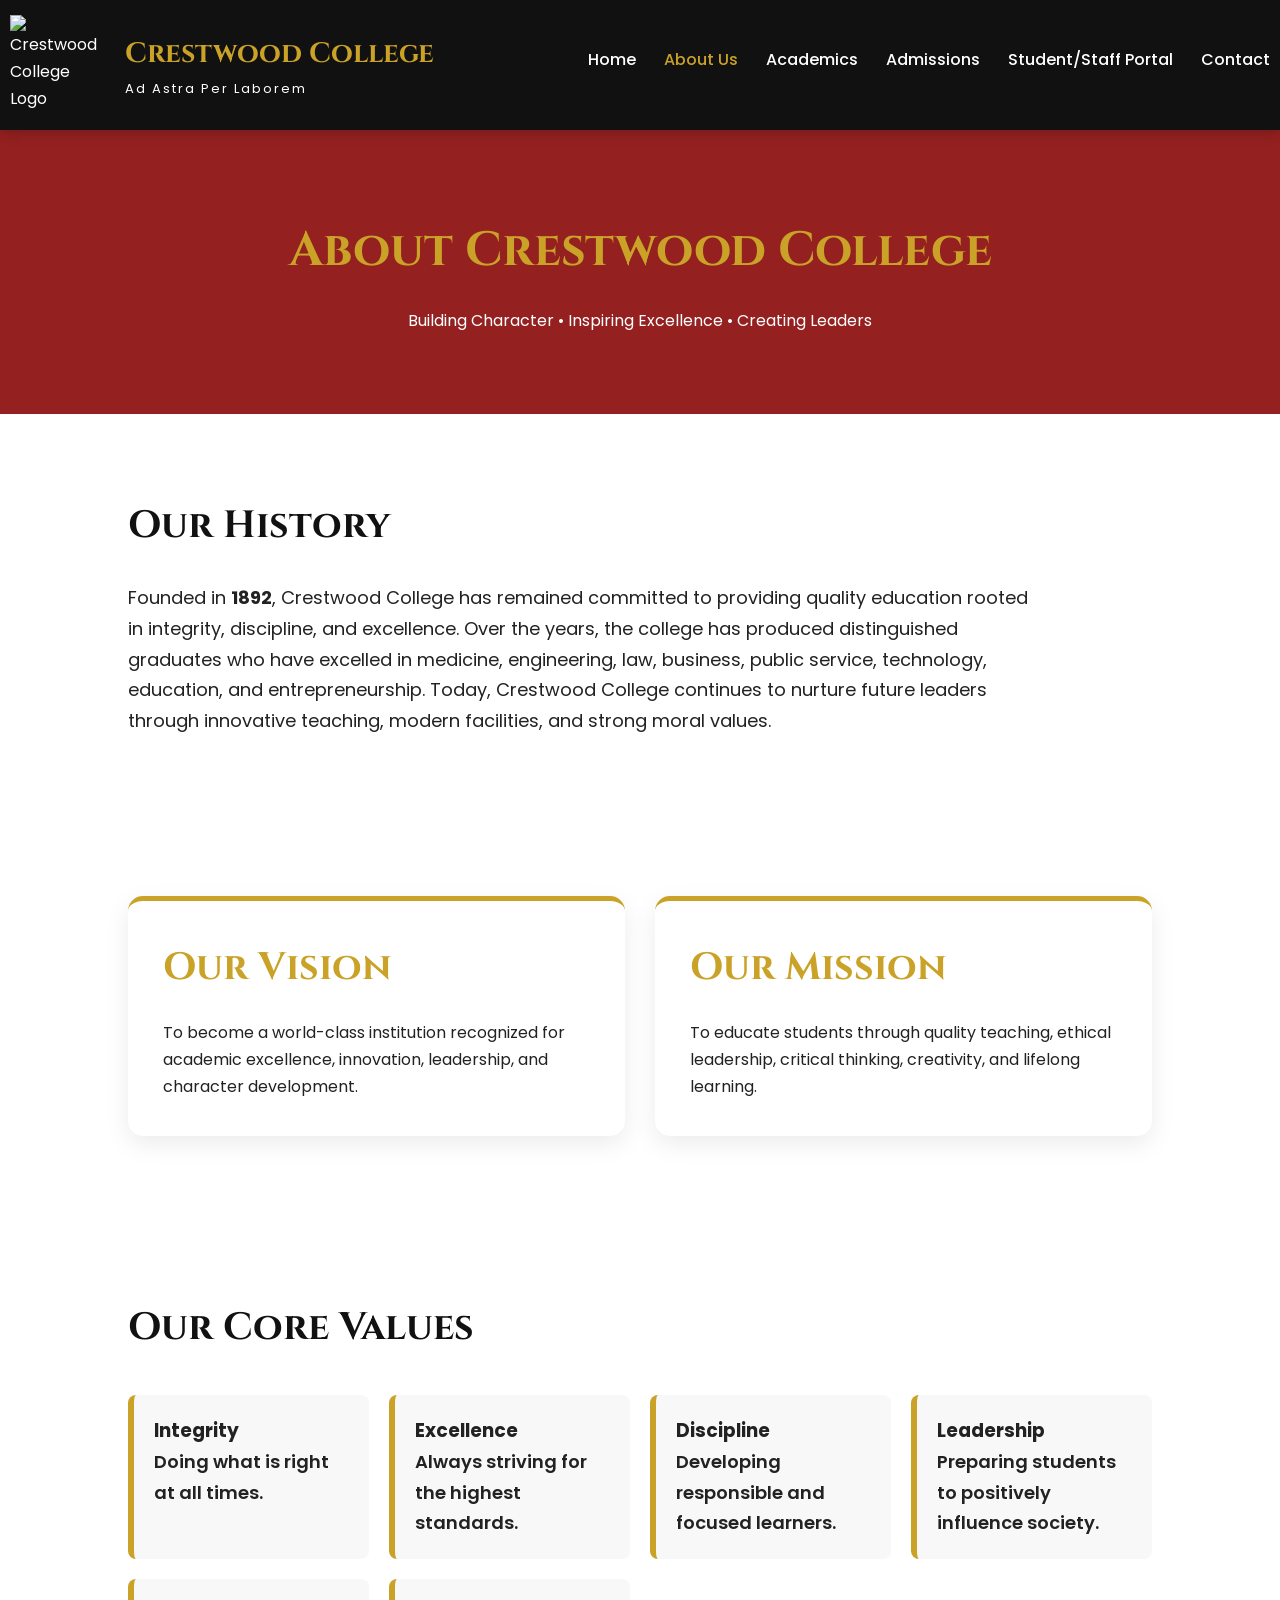
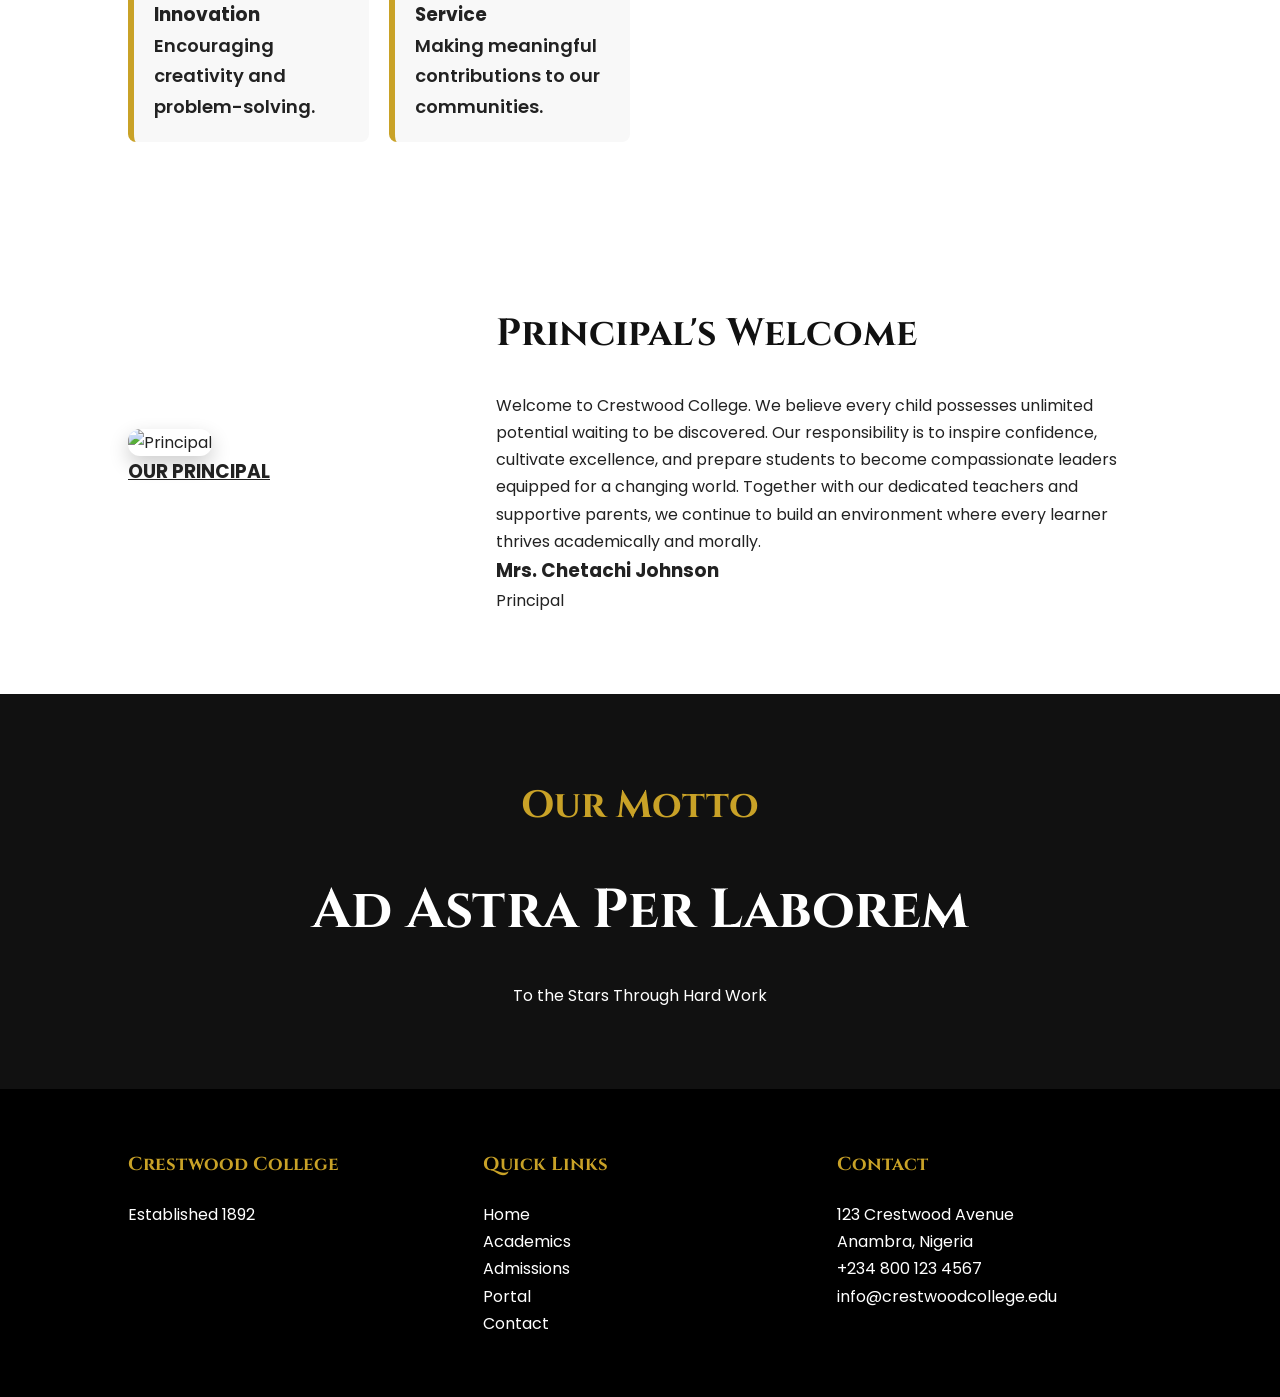
==== about.html @ 0688b807 "Add files via upload" ====
<!DOCTYPE html>
<html lang="en">

<head>

<meta charset="UTF-8">
<meta name="viewport" content="width=device-width, initial-scale=1.0">

<title>About Us | Crestwood College</title>

<link rel="stylesheet" href="style.css">

<link href="https://fonts.googleapis.com/css2?family=Cinzel:wght@600;700&family=Poppins:wght@300;400;500;600&display=swap" rel="stylesheet">

</head>

<body>

<header>

<div class="logo">

<img src="../project/crest wood college logo.png" alt="Crestwood College Logo">

<div>
<h1>Crestwood College</h1>
<p>Ad Astra Per Laborem</p>
</div>

</div>

<nav>

<ul>

<li><a href="index.html">Home</a></li>

<li><a href="about.html" class="active">About Us</a></li>

<li><a href="academics.html">Academics</a></li>

<li><a href="admissions.html">Admissions</a></li>

<li><a href="portal.html">Student/Staff Portal</a></li>

<li><a href="contact.html">Contact</a></li>

</ul>

</nav>

</header>

<!-- Banner -->

<section class="page-banner">

<h1>About Crestwood College</h1>

<p>Building Character • Inspiring Excellence • Creating Leaders</p>

</section>

<!-- History -->

<section class="content">

<h2>Our History</h2>

<p>

Founded in <strong>1892</strong>, Crestwood College has remained committed to
providing quality education rooted in integrity, discipline, and excellence.

Over the years, the college has produced distinguished graduates who have
excelled in medicine, engineering, law, business, public service, technology,
education, and entrepreneurship.

Today, Crestwood College continues to nurture future leaders through
innovative teaching, modern facilities, and strong moral values.

</p>

</section>

<!-- Vision & Mission -->

<section class="cards">

<div class="info-card">

<h2>Our Vision</h2>

<p>

To become a world-class institution recognized for academic excellence,
innovation, leadership, and character development.

</p>

</div>

<div class="info-card">

<h2>Our Mission</h2>

<p>

To educate students through quality teaching, ethical leadership,
critical thinking, creativity, and lifelong learning.

</p>

</div>

</section>

<!-- Core Values -->

<section class="content">

<h2>Our Core Values</h2>

<div class="values">

<div class="value-box">
<h3>Integrity</h3>
<p>Doing what is right at all times.</p>
</div>

<div class="value-box">
<h3>Excellence</h3>
<p>Always striving for the highest standards.</p>
</div>

<div class="value-box">
<h3>Discipline</h3>
<p>Developing responsible and focused learners.</p>
</div>

<div class="value-box">
<h3>Leadership</h3>
<p>Preparing students to positively influence society.</p>
</div>

<div class="value-box">
<h3>Innovation</h3>
<p>Encouraging creativity and problem-solving.</p>
</div>

<div class="value-box">
<h3>Service</h3>
<p>Making meaningful contributions to our communities.</p>
</div>

</div>

</section>

<!-- Principal -->

<section class="principal">

<div class="principal-image">

<img src="../blackwoman.jpg" alt="Principal">

<h3><u> OUR PRINCIPAL</u></h3>

</div>

<div class="principal-message">

<h2>Principal's Welcome</h2>

<p>

Welcome to Crestwood College.

We believe every child possesses unlimited potential waiting to be discovered.
Our responsibility is to inspire confidence, cultivate excellence, and prepare
students to become compassionate leaders equipped for a changing world.

Together with our dedicated teachers and supportive parents, we continue to
build an environment where every learner thrives academically and morally.

</p>

<h3>
Mrs. Chetachi Johnson
</h3>

<p>Principal</p>

</div>

</section>

<!-- Motto -->

<section class="motto">

<h2>Our Motto</h2>

<h1>Ad Astra Per Laborem</h1>

<p>
To the Stars Through Hard Work
</p>

</section>

<!-- Footer -->

<footer>

<div>

<h3>Crestwood College</h3>

<p>Established 1892</p>

</div>

<div>

<h3>Quick Links</h3>

<p><a href="index.html">Home</a></p>

<p><a href="academics.html">Academics</a></p>

<p><a href="admissions.html">Admissions</a></p>

<p><a href="portal.html">Portal</a></p>

<p><a href="contact.html">Contact</a></p>

</div>

<div>

<h3>Contact</h3>

<p>123 Crestwood Avenue</p>

<p>Anambra, Nigeria</p>

<p>+234 800 123 4567</p>

<p>info@crestwoodcollege.edu</p>

</div>

</footer>

</body>

</html>
---- style.css ----
/*CRESTWOOD COLLEGE WEBSITE
   style.css*/

/* RESET */

*{
margin:0;
padding:0;
box-sizing:border-box;
}

html{
scroll-behavior:smooth;
}

body{

font-family:'Poppins',sans-serif;
background:#ffffff;
color:#222;
line-height:1.7;

}

/*HEADER*/

header{

background:#111;
color:white;

display:flex;
justify-content:space-between;
align-items:center;

width: 100%;

padding: 15px 10px;

position:relative;
top:0;

z-index:999;

box-shadow:0 3px 12px rgba(0,0,0,.2);

}

nav ul{
    list-style: none;
    margin: 0;
    padding: 0;
    display: flex;
}

nav ul li a{
    display: block;
    color: white;
    text-decoration: none;
    transition: color 0.3s ease;
}

nav ul li a:hover{
    color: #C9A227;
}

.logo{

display:flex;
align-items:center;
gap:15px;

}

.logo img{

width:100px;
height:100px;
object-fit:contain;
}

.logo h1{

font-family:'Cinzel',serif;
font-size:28px;
color:#C9A227;

}

.logo p{

font-size:13px;
letter-spacing:2px;
}

/*NAVIGATION*/

nav ul{

display:flex;
list-style:none;
gap:28px;

}

nav a{

text-decoration:none;
color:white;

font-weight:500;

transition:.3s;

}

nav a:hover{

color:#C9A227;

}

.active{

color:#C9A227;

}

/* HERO */

.hero{

height:85vh;

background:
linear-gradient(rgba(120, 82, 82, 0.6),
rgba(0,0,0,.6)),
url('../project/hero.jpg') no-repeat;

background-size:cover;
background-position:center;

display:flex;
align-items:center;
justify-content:center;

text-align:center;

color:white;

}

.hero h2{

font-size:60px;

font-family:'Cinzel',serif;

margin-bottom:20px;

}

.hero p{

font-size:22px;

margin-bottom:35px;

}


/*SECTIONS*/

section{
    
    padding:80px 10%;
    
}

section h2{
    
    font-size:38px;
    
    font-family:'Cinzel',serif;
    
    color:#111;
    
    margin-bottom:25px;
    
}

.content p{
    
    font-size:18px;
    
    max-width:900px;
    
}

/*About Us Section*/
/*PAGE BANNER*/

.page-banner{

background:#942020;

padding:80px 20px;

text-align:center;

color:white;

}

.page-banner h1{

font-size:48px;

font-family:'Cinzel',serif;

color:#C9A227;

margin-bottom:15px;

}

/*BUTTONS*/

.btn{

display:inline-block;

background:#C9A227;

color:white;

padding:14px 35px;

border-radius:50px;

text-decoration:none;

font-weight:bold;

transition:0.3s;

border:none;

cursor:pointer;

margin-top:20px;

}

.btn:hover{

background:#111;

transform:translateY(-3px);

}

/*CARDS*/

.cards{

display:inline-grid;
grid-template-columns: repeat(auto-fit, minmax(350px, 1fr));
gap:30px;

}

.info-card,
.card{

background:white;

padding:35px;

border-radius:15px;

box-shadow:0 8px 25px rgba(0,0,0,.08);

transition:.35s;

border-top:5px solid #C9A227;

}

.info-card:hover,
.card:hover{

transform:translateY(-8px);

}

.info-card h2,
.card h3{

color:#C9A227;

margin-bottom:18px;

font-family:'Cinzel',serif;

}

/*VALUES*/

.values{

display:grid;

grid-template-columns:repeat(auto-fit,minmax(200px,1fr));

gap:20px;

margin-top:35px;

}

.value-box{

background:#f8f8f8;

padding:20px;

border-left:6px solid #C9A227;

border-radius:8px;

font-weight:600;

transition:.3s;

}

.value-box:hover{

background:#C9A227;

color:white;

}

/*PRINCIPAL*/

.principal{

display:grid;

grid-template-columns:1fr 2fr;

gap:40px;

align-items:center;

}

.principal img{

width:100%;

border-radius:12px;

box-shadow:0 8px 20px rgba(0,0,0,.2);

}

/*TABLES*/

table{

width:100%;

border-collapse:collapse;

margin-top:30px;

}

table th{

background:#111;

color:#C9A227;

padding:15px;

}

table td{

padding:15px;

border:1px solid #ddd;

}

table tr:nth-child(even){

background:#fafafa;

}

/*FORMS*/

form{

margin-top:25px;

}

label{

display:block;

font-weight:600;

margin-top:20px;

margin-bottom:8px;

}

input,
select,
textarea{

width:100%;

padding:14px;

border:1px solid #ccc;

border-radius:8px;

font-size:16px;

font-family:'Poppins',sans-serif;

}

input:focus,
textarea:focus,
select:focus{

outline:none;

border-color:#C9A227;

}

/*MOTTO*/

.motto{

background:#111;

text-align:center;

color:white;

}

.motto h2{

color:#C9A227;

}

.motto h1{

font-family:'Cinzel',serif;

font-size:55px;

margin:25px 0;

color:white;

}

/*FOOTER*/

footer{

background:#000;

color:white;

padding:60px 10%;

display:grid;

grid-template-columns:repeat(auto-fit,minmax(250px,1fr));

gap:40px;

}

footer h3{

color:#C9A227;

margin-bottom:20px;

font-family:'Cinzel',serif;

}

footer a{

color:white;

text-decoration:none;

transition:.3s;

}

footer a:hover{

color:#C9A227;

}

/*IFRAME*/

iframe{

border-radius:12px;

box-shadow:0 10px 30px rgba(0,0,0,.2);

}

/*LISTS*/

ul{

padding-left:25px;

}

li{

margin-bottom:10px;

}

/*ANIMATIONS*/

.hero,
.page-banner,
.card,
.info-card,
.value-box{

animation:fadeUp .8s ease;

}

@keyframes fadeUp{

from{

opacity:0;
transform:translateY(30px);

}

to{

opacity:1;
transform:translateY(0);

}

}

/*RESPONSIVE*/

@media(max-width:900px){

header{

flex-direction:column;

padding:20px;

}

nav ul{

flex-direction:column;

align-items:center;

margin-top:20px;

gap:15px;

}

.hero{

height:70vh;

padding:20px;

}

.hero h2{

font-size:38px;

}

.hero p{

font-size:18px;

}

.page-banner h1{

font-size:36px;

}

.principal{

grid-template-columns:1fr;

}

.logo{

flex-direction:column;

text-align:center;

}

.logo img{

width:60px;

}

section{

padding:60px 7%;

}

}

@media(max-width:600px){

.hero h2{

font-size:30px;

}

section h2{

font-size:28px;

}

.motto h1{

font-size:36px;

}

.btn{

padding:12px 28px;

}

}


.anthem-text{

margin:0;

margin-top:20px;

background:#f8f8f8;

padding:20px;

border-left:6px solid #C9A227;

border-radius:8px;

font-weight:600;

transition:.3s;

}

.anthem-text:hover{

background:#57554c;

color:white;

}
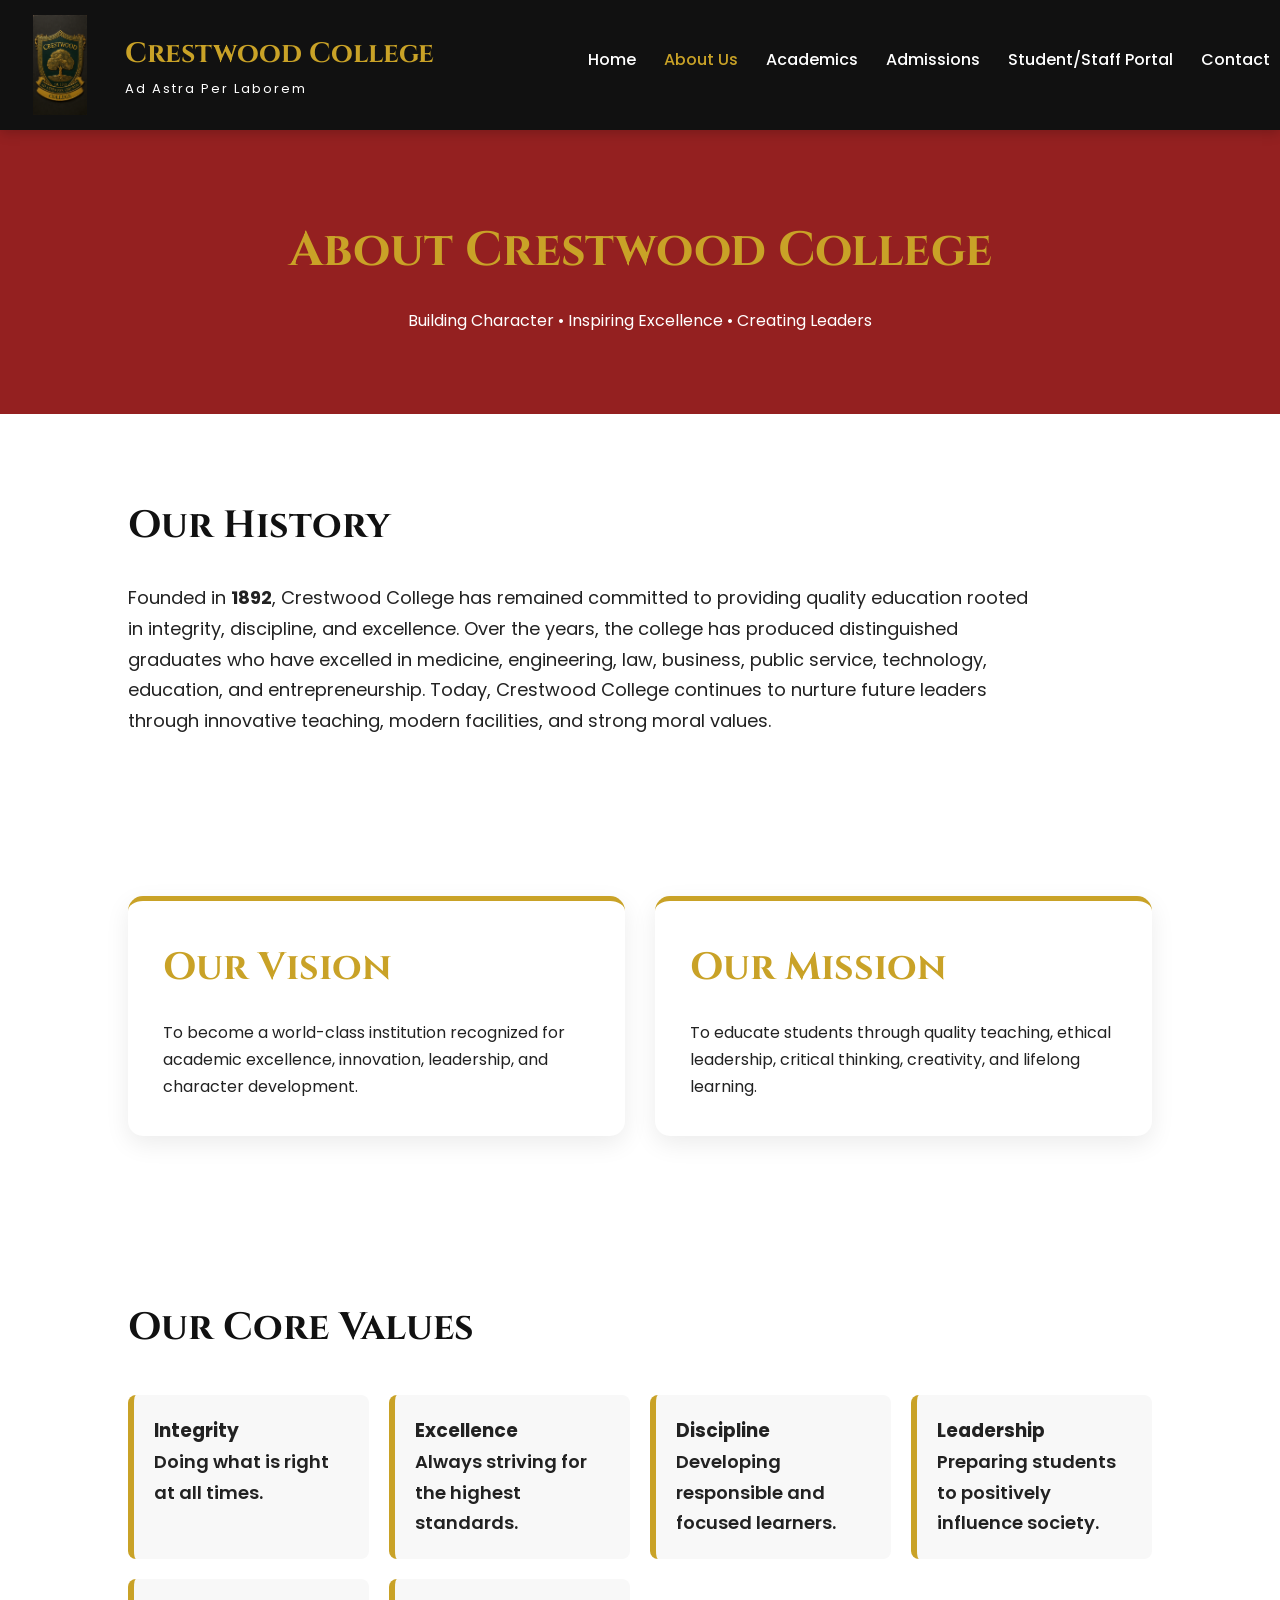
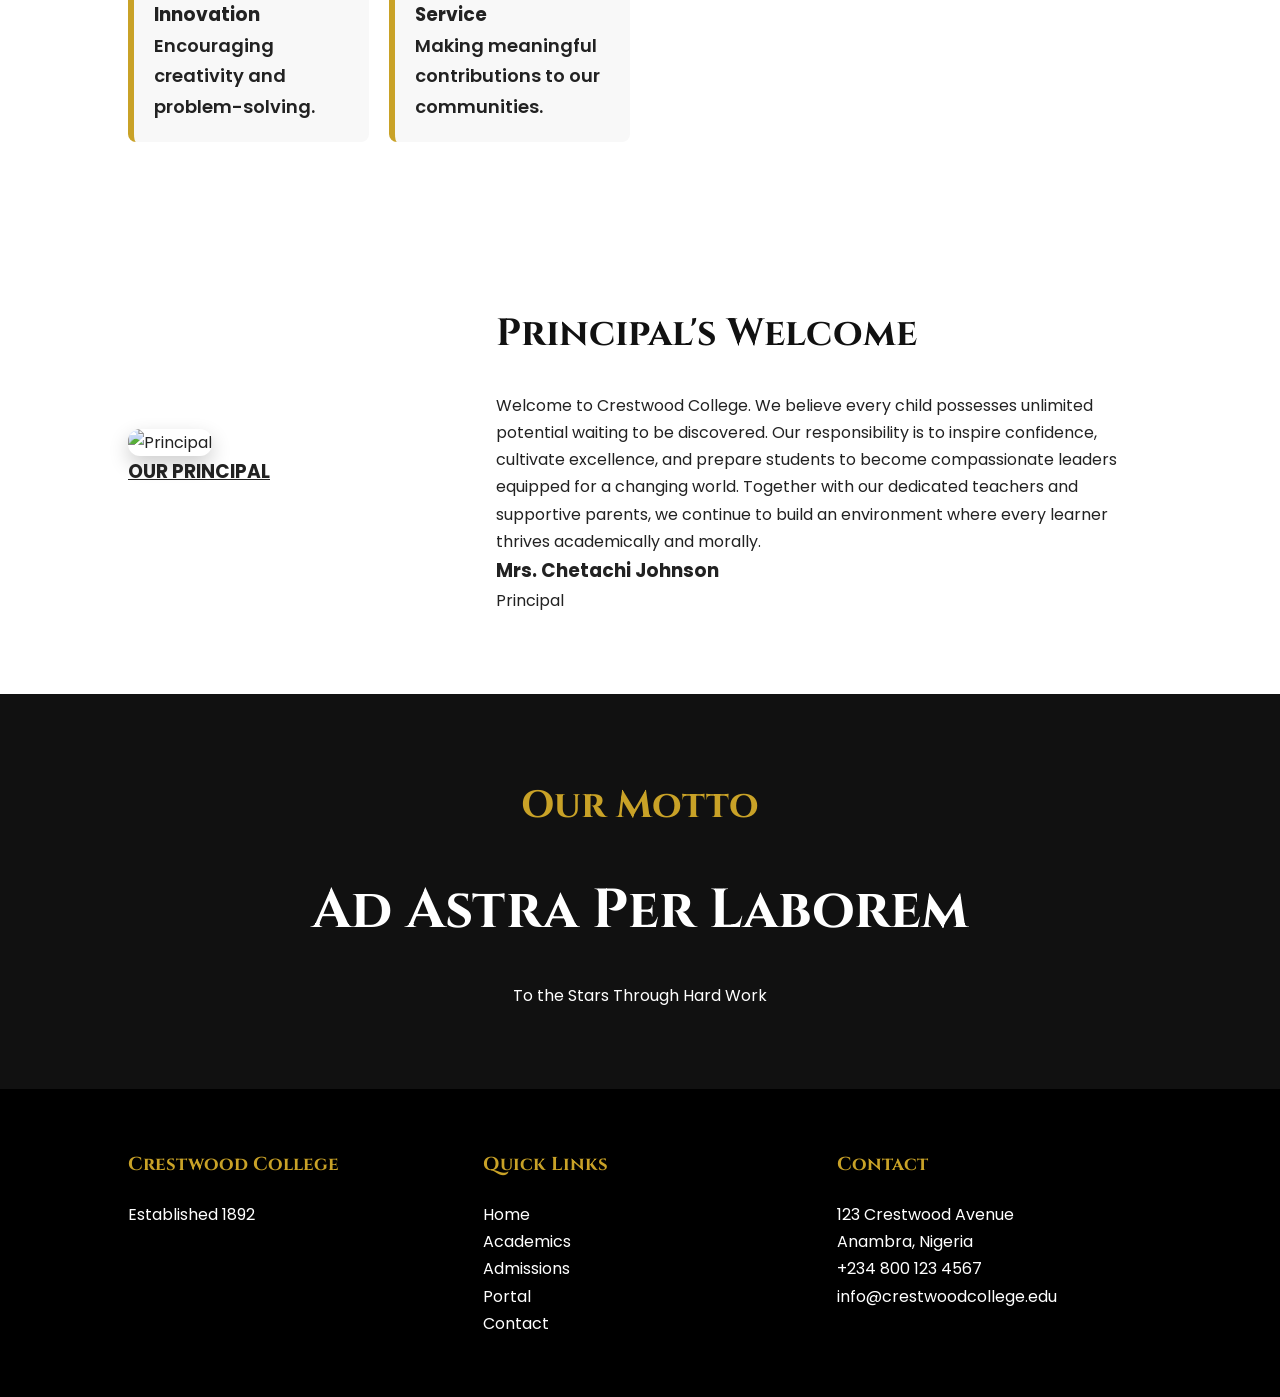
==== commit aa3065d8: "Add files via upload" ====
--- a/about.html
+++ b/about.html
@@ -1,259 +1,259 @@
-<!DOCTYPE html>
-<html lang="en">
-
-<head>
-
-<meta charset="UTF-8">
-<meta name="viewport" content="width=device-width, initial-scale=1.0">
-
-<title>About Us | Crestwood College</title>
-
-<link rel="stylesheet" href="style.css">
-
-<link href="https://fonts.googleapis.com/css2?family=Cinzel:wght@600;700&family=Poppins:wght@300;400;500;600&display=swap" rel="stylesheet">
-
-</head>
-
-<body>
-
-<header>
-
-<div class="logo">
-
-<img src="../project/crest wood college logo.png" alt="Crestwood College Logo">
-
-<div>
-<h1>Crestwood College</h1>
-<p>Ad Astra Per Laborem</p>
-</div>
-
-</div>
-
-<nav>
-
-<ul>
-
-<li><a href="index.html">Home</a></li>
-
-<li><a href="about.html" class="active">About Us</a></li>
-
-<li><a href="academics.html">Academics</a></li>
-
-<li><a href="admissions.html">Admissions</a></li>
-
-<li><a href="portal.html">Student/Staff Portal</a></li>
-
-<li><a href="contact.html">Contact</a></li>
-
-</ul>
-
-</nav>
-
-</header>
-
-<!-- Banner -->
-
-<section class="page-banner">
-
-<h1>About Crestwood College</h1>
-
-<p>Building Character • Inspiring Excellence • Creating Leaders</p>
-
-</section>
-
-<!-- History -->
-
-<section class="content">
-
-<h2>Our History</h2>
-
-<p>
-
-Founded in <strong>1892</strong>, Crestwood College has remained committed to
-providing quality education rooted in integrity, discipline, and excellence.
-
-Over the years, the college has produced distinguished graduates who have
-excelled in medicine, engineering, law, business, public service, technology,
-education, and entrepreneurship.
-
-Today, Crestwood College continues to nurture future leaders through
-innovative teaching, modern facilities, and strong moral values.
-
-</p>
-
-</section>
-
-<!-- Vision & Mission -->
-
-<section class="cards">
-
-<div class="info-card">
-
-<h2>Our Vision</h2>
-
-<p>
-
-To become a world-class institution recognized for academic excellence,
-innovation, leadership, and character development.
-
-</p>
-
-</div>
-
-<div class="info-card">
-
-<h2>Our Mission</h2>
-
-<p>
-
-To educate students through quality teaching, ethical leadership,
-critical thinking, creativity, and lifelong learning.
-
-</p>
-
-</div>
-
-</section>
-
-<!-- Core Values -->
-
-<section class="content">
-
-<h2>Our Core Values</h2>
-
-<div class="values">
-
-<div class="value-box">
-<h3>Integrity</h3>
-<p>Doing what is right at all times.</p>
-</div>
-
-<div class="value-box">
-<h3>Excellence</h3>
-<p>Always striving for the highest standards.</p>
-</div>
-
-<div class="value-box">
-<h3>Discipline</h3>
-<p>Developing responsible and focused learners.</p>
-</div>
-
-<div class="value-box">
-<h3>Leadership</h3>
-<p>Preparing students to positively influence society.</p>
-</div>
-
-<div class="value-box">
-<h3>Innovation</h3>
-<p>Encouraging creativity and problem-solving.</p>
-</div>
-
-<div class="value-box">
-<h3>Service</h3>
-<p>Making meaningful contributions to our communities.</p>
-</div>
-
-</div>
-
-</section>
-
-<!-- Principal -->
-
-<section class="principal">
-
-<div class="principal-image">
-
-<img src="../blackwoman.jpg" alt="Principal">
-
-<h3><u> OUR PRINCIPAL</u></h3>
-
-</div>
-
-<div class="principal-message">
-
-<h2>Principal's Welcome</h2>
-
-<p>
-
-Welcome to Crestwood College.
-
-We believe every child possesses unlimited potential waiting to be discovered.
-Our responsibility is to inspire confidence, cultivate excellence, and prepare
-students to become compassionate leaders equipped for a changing world.
-
-Together with our dedicated teachers and supportive parents, we continue to
-build an environment where every learner thrives academically and morally.
-
-</p>
-
-<h3>
-Mrs. Chetachi Johnson
-</h3>
-
-<p>Principal</p>
-
-</div>
-
-</section>
-
-<!-- Motto -->
-
-<section class="motto">
-
-<h2>Our Motto</h2>
-
-<h1>Ad Astra Per Laborem</h1>
-
-<p>
-To the Stars Through Hard Work
-</p>
-
-</section>
-
-<!-- Footer -->
-
-<footer>
-
-<div>
-
-<h3>Crestwood College</h3>
-
-<p>Established 1892</p>
-
-</div>
-
-<div>
-
-<h3>Quick Links</h3>
-
-<p><a href="index.html">Home</a></p>
-
-<p><a href="academics.html">Academics</a></p>
-
-<p><a href="admissions.html">Admissions</a></p>
-
-<p><a href="portal.html">Portal</a></p>
-
-<p><a href="contact.html">Contact</a></p>
-
-</div>
-
-<div>
-
-<h3>Contact</h3>
-
-<p>123 Crestwood Avenue</p>
-
-<p>Anambra, Nigeria</p>
-
-<p>+234 800 123 4567</p>
-
-<p>info@crestwoodcollege.edu</p>
-
-</div>
-
-</footer>
-
-</body>
-
-</html>+<!DOCTYPE html>
+<html lang="en">
+
+<head>
+
+<meta charset="UTF-8">
+<meta name="viewport" content="width=device-width, initial-scale=1.0">
+
+<title>About Us | Crestwood College</title>
+
+<link rel="stylesheet" href="style.css">
+
+<link href="https://fonts.googleapis.com/css2?family=Cinzel:wght@600;700&family=Poppins:wght@300;400;500;600&display=swap" rel="stylesheet">
+
+</head>
+
+<body>
+
+<header>
+
+<div class="logo">
+
+<img src="crest wood college logo.png" alt="Crestwood College Logo">
+
+<div>
+<h1>Crestwood College</h1>
+<p>Ad Astra Per Laborem</p>
+</div>
+
+</div>
+
+<nav>
+
+<ul>
+
+<li><a href="index.html">Home</a></li>
+
+<li><a href="about.html" class="active">About Us</a></li>
+
+<li><a href="academics.html">Academics</a></li>
+
+<li><a href="admissions.html">Admissions</a></li>
+
+<li><a href="portal.html">Student/Staff Portal</a></li>
+
+<li><a href="contact.html">Contact</a></li>
+
+</ul>
+
+</nav>
+
+</header>
+
+<!-- Banner -->
+
+<section class="page-banner">
+
+<h1>About Crestwood College</h1>
+
+<p>Building Character • Inspiring Excellence • Creating Leaders</p>
+
+</section>
+
+<!-- History -->
+
+<section class="content">
+
+<h2>Our History</h2>
+
+<p>
+
+Founded in <strong>1892</strong>, Crestwood College has remained committed to
+providing quality education rooted in integrity, discipline, and excellence.
+
+Over the years, the college has produced distinguished graduates who have
+excelled in medicine, engineering, law, business, public service, technology,
+education, and entrepreneurship.
+
+Today, Crestwood College continues to nurture future leaders through
+innovative teaching, modern facilities, and strong moral values.
+
+</p>
+
+</section>
+
+<!-- Vision & Mission -->
+
+<section class="cards">
+
+<div class="info-card">
+
+<h2>Our Vision</h2>
+
+<p>
+
+To become a world-class institution recognized for academic excellence,
+innovation, leadership, and character development.
+
+</p>
+
+</div>
+
+<div class="info-card">
+
+<h2>Our Mission</h2>
+
+<p>
+
+To educate students through quality teaching, ethical leadership,
+critical thinking, creativity, and lifelong learning.
+
+</p>
+
+</div>
+
+</section>
+
+<!-- Core Values -->
+
+<section class="content">
+
+<h2>Our Core Values</h2>
+
+<div class="values">
+
+<div class="value-box">
+<h3>Integrity</h3>
+<p>Doing what is right at all times.</p>
+</div>
+
+<div class="value-box">
+<h3>Excellence</h3>
+<p>Always striving for the highest standards.</p>
+</div>
+
+<div class="value-box">
+<h3>Discipline</h3>
+<p>Developing responsible and focused learners.</p>
+</div>
+
+<div class="value-box">
+<h3>Leadership</h3>
+<p>Preparing students to positively influence society.</p>
+</div>
+
+<div class="value-box">
+<h3>Innovation</h3>
+<p>Encouraging creativity and problem-solving.</p>
+</div>
+
+<div class="value-box">
+<h3>Service</h3>
+<p>Making meaningful contributions to our communities.</p>
+</div>
+
+</div>
+
+</section>
+
+<!-- Principal -->
+
+<section class="principal">
+
+<div class="principal-image">
+
+<img src="../blackwoman.jpg" alt="Principal">
+
+<h3><u> OUR PRINCIPAL</u></h3>
+
+</div>
+
+<div class="principal-message">
+
+<h2>Principal's Welcome</h2>
+
+<p>
+
+Welcome to Crestwood College.
+
+We believe every child possesses unlimited potential waiting to be discovered.
+Our responsibility is to inspire confidence, cultivate excellence, and prepare
+students to become compassionate leaders equipped for a changing world.
+
+Together with our dedicated teachers and supportive parents, we continue to
+build an environment where every learner thrives academically and morally.
+
+</p>
+
+<h3>
+Mrs. Chetachi Johnson
+</h3>
+
+<p>Principal</p>
+
+</div>
+
+</section>
+
+<!-- Motto -->
+
+<section class="motto">
+
+<h2>Our Motto</h2>
+
+<h1>Ad Astra Per Laborem</h1>
+
+<p>
+To the Stars Through Hard Work
+</p>
+
+</section>
+
+<!-- Footer -->
+
+<footer>
+
+<div>
+
+<h3>Crestwood College</h3>
+
+<p>Established 1892</p>
+
+</div>
+
+<div>
+
+<h3>Quick Links</h3>
+
+<p><a href="index.html">Home</a></p>
+
+<p><a href="academics.html">Academics</a></p>
+
+<p><a href="admissions.html">Admissions</a></p>
+
+<p><a href="portal.html">Portal</a></p>
+
+<p><a href="contact.html">Contact</a></p>
+
+</div>
+
+<div>
+
+<h3>Contact</h3>
+
+<p>123 Crestwood Avenue</p>
+
+<p>Anambra, Nigeria</p>
+
+<p>+234 800 123 4567</p>
+
+<p>info@crestwoodcollege.edu</p>
+
+</div>
+
+</footer>
+
+</body>
+
+</html>
